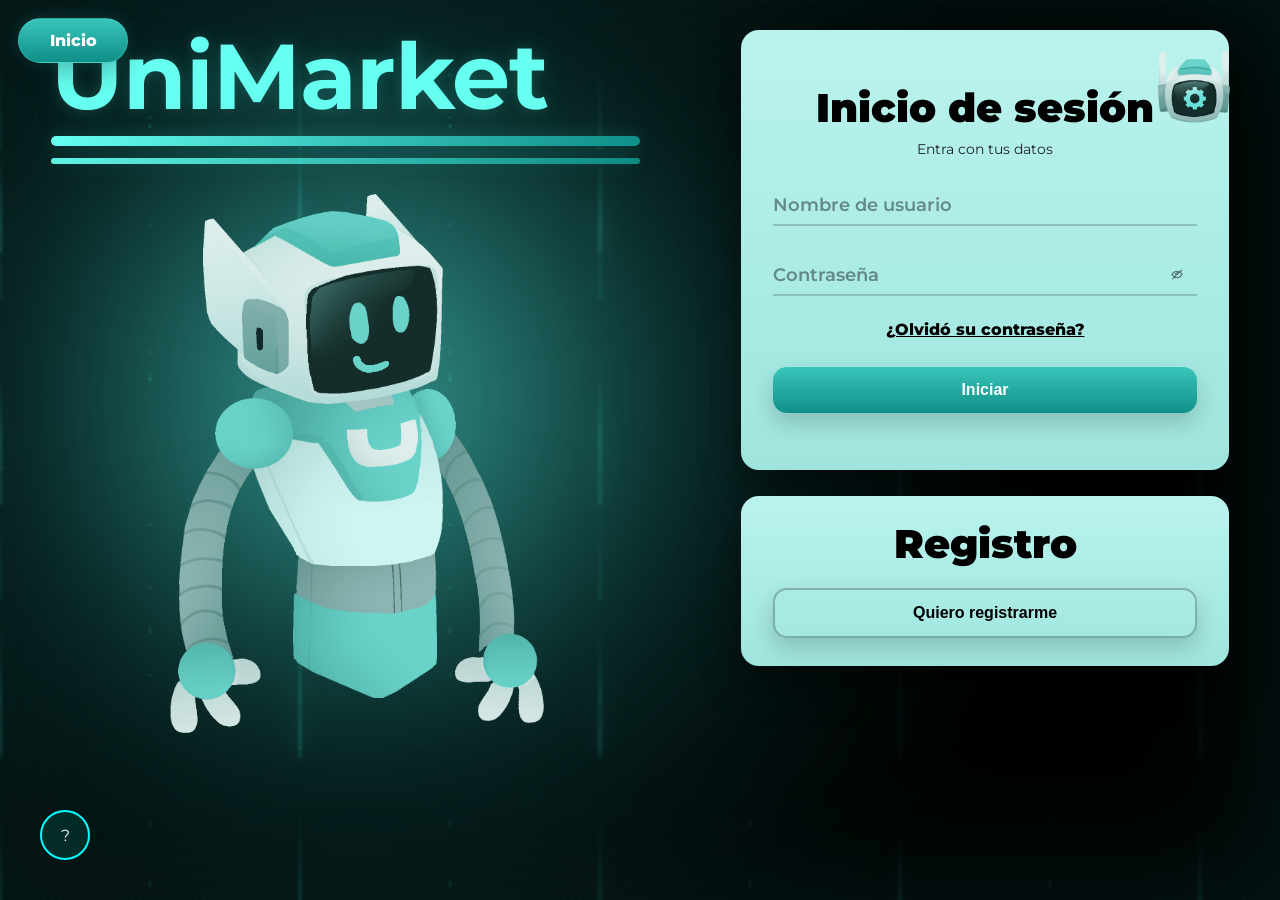
==== index.html @ 3ac3368f "arreglo index" ====
<!DOCTYPE html>
<html lang="es">

<head>
  <meta charset="UTF-8">
  <meta name="viewport" content="width=device-width, initial-scale=1.0">
  <title>Acceso al Sistema</title>
  <link rel="stylesheet" href="style_login.css">
  <style>
    .modal-overlay {
      position: fixed; top: 0; left: 0; width: 100%; height: 100%;
      background: rgba(6, 27, 26, 0.85);
      display: flex; justify-content: center; align-items: center;
      z-index: 9999; backdrop-filter: blur(6px);
    }
    .modal-content {
      background: #081f1d; border: 2px solid #39c5bb;
      border-radius: 20px; padding: 30px; width: 90%; max-width: 400px;
      text-align: center; box-shadow: 0 0 40px rgba(57, 197, 187, 0.3);
      animation: popIn 0.4s cubic-bezier(0.175, 0.885, 0.32, 1.275);
    }
    @keyframes popIn {
      0% { transform: scale(0.8); opacity: 0; }
      100% { transform: scale(1); opacity: 1; }
    }
    .code-input {
      background: rgba(255, 255, 255, 0.05); border: 2px solid #39c5bb;
      border-radius: 12px; padding: 15px; font-size: 28px;
      color: #39c5bb; text-align: center; letter-spacing: 12px;
      width: 100%; margin: 20px 0; outline: none; font-weight: bold;
    }
    .code-input:focus { border-color: #66fff0; background: rgba(255,255,255,0.1); }
    .btn-verificar {
      background: linear-gradient(90deg, #39c5bb, #66fff0); border: none;
      padding: 14px 30px; border-radius: 20px; color: #061b1a;
      font-weight: 800; cursor: pointer; width: 100%; font-size: 16px;
      margin-bottom: 15px; transition: transform 0.2s;
    }
    .btn-verificar:hover { transform: translateY(-2px); }
    .close-modal {
      background: transparent; border: none; color: #9bded7;
      text-decoration: underline; cursor: pointer; font-size: 14px;
    }
    .item-hints {
                --purple: #720c8f;
                position: fixed; /* Fijo en la pantalla */
                bottom: 40px;    /* Distancia desde abajo */
                left: 40px;      /* Movido a la IZQUIERDA */
                z-index: 1000;
                cursor: pointer;
            }

            .item-hints .hint {
                position: relative;
                display: flex;
                justify-content: center;
                align-items: center;
            }

            .item-hints .hint-dot {
                z-index: 3;
                border: 2px solid aqua;
                border-radius: 50%;
                width: 50px;
                height: 50px;
                display: flex;
                align-items: center;
                justify-content: center;
                color: white;
                background-color: rgba(0, 255, 217, 0.1);
                transition: all 0.3s ease;
            }

            .item-hints .hint:hover .hint-dot {
                background-color: aqua;
                color: black;
                transform: scale(1.1); /* Efecto de crecimiento al pasar el mouse */
            }

            .item-hints .hint-content {
                width: 250px;
                position: absolute;
                z-index: 5;
                padding: 20px;
                opacity: 0;
                transition: opacity 0.5s ease, visibility 0.5s ease;
                color: #fff;
                visibility: hidden;
                pointer-events: none;
                /* Posicionamiento para que salga a la DERECHA del botón */
                bottom: 60px;
                left: 0; 
                text-align: left;
                background: rgba(0, 0, 0, 0.8);
                border-left: 2px solid aqua; /* Borde en el lado izquierdo del texto */
            }

            .item-hints .hint:hover .hint-content {
                opacity: 1;
                visibility: visible;
            }

            /* Línea decorativa animada */
            .item-hints .hint-content::before {
                width: 0px;
                bottom: 0;
                left: 0;
                content: "";
                background-color: aqua;
                height: 2px;
                position: absolute;
                transition: width 0.4s;
            }

            .item-hints .hint:hover .hint-content::before {
                width: 100%;
            }

            /* Ajuste del texto interno */
            .hint-content p {
                font-size: 16px;
                color: white;
                margin: 0;
                line-height: 1.4;
                text-align: left;
            }
  </style>
</head>

<body>
  <div class="bg-effect"></div>

  <a href="./menu" class="home-chip home-chip-glitch">
    <span class="glitch-home-wrap">
      <span class="home-chip-text" data-i18n="back">Inicio</span>
      <span class="glitch-home-glitch" aria-hidden="true">Inicio</span>
    </span>
  </a>

  <aside class="side-tools collapsed" id="sideTools">
    <div class="side-toggle-wrap">
      <button class="side-toggle" id="robotToggle" type="button" aria-label="Herramientas">
        <img src="img/UNI_EMOTE_CONFIG.png" alt="Configuración" class="side-toggle-img">
      </button>
    </div>

    <ul class="example-2" id="toolsMenu">
      <li class="icon-content">
        <button class="tool-btn action-btn" id="langBtn" type="button" aria-label="Idioma" data-social="language">
          <div class="filled"></div>
          <img id="langFlag" src="img/es.png" alt="Español">
        </button>
      </li>
      <li class="icon-content">
        <button class="tool-btn action-btn" id="themeBtn" type="button" aria-label="Tema" data-social="theme">
          <div class="filled"></div>
          <span class="tool-emoji" id="themeEmoji">🌙</span>
        </button>
      </li>
      <li class="icon-content">
        <a href="https://www.ucol.mx/" target="_blank" aria-label="UdeC" data-social="udec">
          <div class="filled"></div>
          <img src="img/udc.png" alt="UdeC">
        </a>
      </li>
      <li class="icon-content">
        <a href="https://www.facebook.com/UdeC.oficial?locale=es_LA" target="_blank" aria-label="Facebook" data-social="facebook">
          <div class="filled"></div>
          <img src="img/facebook.png" alt="Facebook">
        </a>
      </li>
      <li class="icon-content">
        <a href="https://github.com/ZaekoRam/UniMarket" target="_blank" aria-label="GitHub" data-social="github">
          <div class="filled"></div>
          <img src="img/github.png" alt="GitHub">
        </a>
      </li>
    </ul>
  </aside>

  <div class="container login-active" id="container">
    <div class="brand">
      <h1 class="logo">UniMarket</h1>
      <div class="logo-line"></div>
      <div class="logo-line thin"></div>
      <div class="mascot-wrap">
        <div class="robot" id="loginRobot">
          <div class="cabeza">
            <img class="ojos" id="ojosRobot" src="img/ojos_abiertos.png">
            <img class="boca" id="bocaRobot" src="img/boca_normal.png">
          </div>
          <div class="brazo izq"><div class="mano izq"></div></div>
          <div class="torso"></div>
          <div class="brazo der"><div class="mano der"></div></div>
          <div class="cadera"></div>
        </div>
      </div>
    </div>

    <div class="panel">
      <div class="form-container sign-in-container">
        <form class="full-login" action="validar.php" method="post" novalidate>
          <h1 data-i18n="loginTitle">Inicio de sesión</h1>
          <p data-i18n="loginSubtitle">Entra con tus datos</p>
          <div class="input-container">
            <input type="text" id="loginUsuario" name="usuario" placeholder=" " required>
            <label for="loginUsuario" class="label" data-i18n="username">Nombre de usuario</label>
            <div class="underline"></div>
          </div>
          <div class="input-container password-box">
            <input type="password" id="passwordLogin" name="password" placeholder=" " required>
            <label for="passwordLogin" class="label" data-i18n="password">Contraseña</label>
            <div class="underline"></div>
            <img src="img/contrasena-de-ojo.png" class="toggle-pass" data-target="passwordLogin" alt="Mostrar contraseña">
          </div>

          <!-- 🔥 ENLACE DE RECUPERACIÓN CORREGIDO (span con onclick) -->
          <div class="recordar" id="recordarContainer">
    <a id="linkRecuperar" href="javascript:void(0)" onclick="window.location.replace('recuperar.php'); return false;" 
       style="color: inherit; text-decoration: underline; cursor: pointer;">
       ¿Olvidó su contraseña?
    </a>
</div>

          <button type="submit" data-i18n="loginButton">Iniciar</button>
        </form>
        <div class="mini-login">
          <h1 data-i18n="miniLoginTitle">Inicio de sesión</h1>
          <button type="button" class="ghost" id="signInMini" data-i18n="miniLogin">Inicia sesión</button>
        </div>
      </div>

      <div class="form-container sign-up-container">
        <div class="mini-register">
          <h1 data-i18n="miniRegisterTitle">Registro</h1>
          <button type="button" class="ghost" id="signUpMini" data-i18n="miniRegister">Quiero registrarme</button>
        </div>
        <form class="full-register" action="registrar.php" method="post" novalidate>
          <h1 data-i18n="registerTitle">Registro</h1>
          <p data-i18n="registerSubtitle">Crea tu cuenta</p>
          <div class="input-container">
            <input type="text" id="registerNombreCompleto" name="nombre_completo" placeholder=" " required>
            <label for="registerNombreCompleto" class="label" data-i18n="fullname">Nombre completo</label>
            <div class="underline"></div>
          </div>
          <div class="input-container">
            <input type="text" id="registerUsuario" name="usuario" placeholder=" " required>
            <label for="registerUsuario" class="label" data-i18n="username">Nombre de usuario</label>
            <div class="underline"></div>
          </div>
          <div class="input-container">
            <input type="text" id="registerNum" name="num" placeholder=" " required>
            <label for="registerNum" class="label" data-i18n="account">Número de cuenta</label>
            <div class="underline"></div>
          </div>
          <div class="input-container">
            <input type="email" id="registerCorreo" name="cuenta" placeholder=" " required>
            <label for="registerCorreo" class="label" data-i18n="email">Correo institucional</label>
            <div class="underline"></div>
          </div>
          <div class="input-container password-box">
            <input type="password" id="passwordRegister" name="password" placeholder=" " required>
            <label for="passwordRegister" class="label" data-i18n="password">Contraseña</label>
            <div class="underline"></div>
            <img src="img/contrasena-de-ojo.png" class="toggle-pass" data-target="passwordRegister" alt="Mostrar contraseña">
          </div>
          <button type="submit" data-i18n="registerButton">Registrarse</button>
        </form>
      </div>
    </div>
  </div>
  <div class="item-hints">
            <div class="hint" data-position="1">
                <span class="hint-dot">?</span>
                <div class="hint-content">
                    <p>UniMarket es una web que apoya a los emprendimientos universitarios.</p>
                </div>
            </div>
        </div>

  <div id="modalVerificacion" class="modal-overlay" style="display: none;">
    <div class="modal-content">
      <img src="img/unibot_verificacion.png" alt="Unibot" style="width: 120px; margin-bottom: 10px;">
      <h2 style="color: #39c5bb; margin: 0 0 10px 0;">Verifica tu cuenta</h2>
      <p style="color: #eafffb; font-size: 14px; margin: 0 0 20px 0; opacity: 0.8;">
        Ingresa el código de 6 dígitos que Unibot te envió.
      </p>
      <form action="verificar_codigo.php" method="POST">
        <input type="hidden" name="correo" id="correoModal">
        <input type="text" name="codigo" class="code-input" placeholder="000000" maxlength="6" required
               style="padding: 10px; border-radius: 5px; border: 1px solid #39c5bb; text-align: center; letter-spacing: 5px; font-size: 20px; width: 80%; margin-bottom: 15px;">
        <button type="submit" style="background: #39c5bb; color: white; border: none; padding: 10px 20px; border-radius: 5px; cursor: pointer; width: 85%;">Activar Cuenta</button>
      </form>
      <button onclick="cerrarModal()" style="background: none; border: none; color: #777; margin-top: 15px; cursor: pointer; text-decoration: underline;">Cerrar</button>
    </div>
  </div>

  <script src="app.js"></script>
  <script>
    // Forzar que cualquier elemento con clase 'recordar' que sea enlace o botón funcione
    document.addEventListener('DOMContentLoaded', function() {
        const recordarElement = document.querySelector('.recordar a, .recordar button');
        if (recordarElement) {
            recordarElement.addEventListener('click', function(e) {
                e.preventDefault();
                e.stopPropagation();
                window.location.replace('recuperar.php');
            });
        }
    });
</script>
<script>
    (function() {
        // Función para asegurar que el enlace funcione
        function asegurarEnlace() {
            var enlace = document.getElementById('linkRecuperar');
            if (enlace) {
                // Si ya existe, solo aseguramos el evento
                enlace.onclick = function(e) {
                    e.preventDefault();
                    window.location.replace('recuperar.php');
                    return false;
                };
            } else {
                // Si no existe, lo creamos de nuevo
                var contenedor = document.getElementById('recordarContainer');
                if (contenedor) {
                    contenedor.innerHTML = '<a id="linkRecuperar" href="javascript:void(0)" style="color: inherit; text-decoration: underline; cursor: pointer;">¿Olvidó su contraseña?</a>';
                    document.getElementById('linkRecuperar').onclick = function(e) {
                        e.preventDefault();
                        window.location.replace('recuperar.php');
                        return false;
                    };
                }
            }
        }

        // Ejecutar cuando el DOM esté listo
        if (document.readyState === 'loading') {
            document.addEventListener('DOMContentLoaded', asegurarEnlace);
        } else {
            asegurarEnlace();
        }

        // También después de un pequeño retraso por si algún script modifica el DOM después
        setTimeout(asegurarEnlace, 500);
        setTimeout(asegurarEnlace, 1000);
    })();
</script>
</body>

<!-- Contenedor de notificaciones -->
<div id="toastContainer" style="position: fixed; bottom: 20px; right: 20px; z-index: 9999;"></div>

<style>
.notification-toast {
  position: relative;
  display: flex;
  justify-content: space-between;
  align-items: center;
  gap: 1em;
  overflow: hidden;
  padding: 14px 20px;
  margin-bottom: 12px;
  border-radius: 8px;
  box-shadow: 0 0 20px rgba(57, 197, 187, 0.2), 0 8px 24px rgba(0, 0, 0, 0.3);
  animation: slideInRight 0.25s ease forwards;
  min-width: 300px;
  max-width: 400px;
  font-family: 'Menlo', 'Roboto Mono', monospace;
  border: 1px solid;
  backdrop-filter: blur(8px);
}
.notification-toast.success {
  background: linear-gradient(135deg, rgba(57, 197, 187, 0.12), rgba(15, 143, 135, 0.2));
  border-color: #39c5bb;
  color: #66fff0;
}
.notification-toast.success .notification-progress {
  background: linear-gradient(90deg, #39c5bb, #66fff0);
  box-shadow: 0 0 8px #39c5bb;
}
.notification-toast.error {
  background: linear-gradient(135deg, rgba(255, 125, 146, 0.12), rgba(200, 60, 80, 0.2));
  border-color: #ff7d92;
  color: #ffb3c1;
}
.notification-toast.error .notification-progress {
  background: linear-gradient(90deg, #ff7d92, #ff4d6a);
  box-shadow: 0 0 8px #ff7d92;
}
.notification-toast.warning {
  background: linear-gradient(135deg, rgba(255, 193, 7, 0.12), rgba(255, 160, 0, 0.2));
  border-color: #ffc107;
  color: #ffe066;
}
.notification-toast.warning .notification-progress {
  background: linear-gradient(90deg, #ffc107, #ffb300);
  box-shadow: 0 0 8px #ffc107;
}
.notification-toast.info {
  background: linear-gradient(135deg, rgba(59, 130, 246, 0.12), rgba(37, 99, 235, 0.2));
  border-color: #3b82f6;
  color: #93c5fd;
}
.notification-toast.info .notification-progress {
  background: linear-gradient(90deg, #3b82f6, #60a5fa);
  box-shadow: 0 0 8px #3b82f6;
}
.notification-content { display: flex; align-items: center; gap: 0.8em; flex: 1; position: relative; }
.notification-icon svg { width: 22px; height: 22px; filter: drop-shadow(0 0 3px currentColor); }
.notification-text { font-size: 0.85em; font-weight: 600; letter-spacing: 0.5px; font-family: 'Menlo', 'Roboto Mono', monospace; white-space: normal; word-break: normal; }
.glitch-char { display: inline-block; animation: glitchReveal 0.05s steps(2, end) forwards; animation-delay: calc(var(--i, 0) * 0.008s); opacity: 0; white-space: normal; }
@keyframes glitchReveal { 0% { opacity: 0; transform: scale(1.3); filter: blur(1px); text-shadow: -1px 0 #ff7d92, 1px 0 #39c5bb; } 100% { opacity: 1; transform: scale(1); filter: blur(0); text-shadow: none; } }
.notification-close { padding: 4px; border-radius: 5px; cursor: pointer; transition: all 250ms; display: flex; align-items: center; opacity: 0.6; }
.notification-close:hover { opacity: 1; background-color: rgba(255, 255, 255, 0.1); transform: scale(1.1); }
.notification-progress { position: absolute; bottom: 0; left: 0; height: 2px; width: 100%; animation: progressBar 3.5s linear forwards; }
@keyframes slideInRight { from { transform: translateX(100%) scale(0.9); opacity: 0; } to { transform: translateX(0) scale(1); opacity: 1; } }
@keyframes fadeOut { to { transform: translateX(100%) scale(0.9); opacity: 0; } }
@keyframes progressBar { 0% { width: 100%; } 100% { width: 0%; } }
</style>

<script>
const glitchSymbols = ['#', '@', '$', '%', '&', '*', '?', '!', '=', '+', '~', '|', '/', '\\', '[', ']', '{', '}', '(', ')', '<', '>', '_', '-'];
function getRandomSymbol() { return glitchSymbols[Math.floor(Math.random() * glitchSymbols.length)]; }
function revealTextWithGlitch(element, originalMessage, duration = 1500) {
  const chars = []; for (let i = 0; i < originalMessage.length; i++) chars.push(originalMessage[i]);
  const totalChars = chars.length, startTime = Date.now(), revealInterval = duration / totalChars;
  element.innerHTML = '';
  for (let i = 0; i < totalChars; i++) {
    if (chars[i] === ' ') {
      const spaceSpan = document.createElement('span');
      spaceSpan.className = 'glitch-char';
      spaceSpan.style.setProperty('--i', i);
      spaceSpan.textContent = ' ';
      spaceSpan.style.minWidth = '4px';
      spaceSpan.setAttribute('data-original', ' ');
      element.appendChild(spaceSpan);
    } else {
      const span = document.createElement('span');
      span.className = 'glitch-char';
      span.style.setProperty('--i', i);
      span.textContent = getRandomSymbol();
      span.setAttribute('data-original', chars[i]);
      element.appendChild(span);
    }
  }
  let currentRevealed = 0;
  function revealNext() {
    if (currentRevealed >= totalChars) return;
    const elapsed = Date.now() - startTime;
    const expectedRevealed = Math.min(totalChars, Math.floor(elapsed / revealInterval));
    if (expectedRevealed > currentRevealed) {
      for (let i = currentRevealed; i < expectedRevealed && i < totalChars; i++) {
        const span = element.children[i];
        if (span) {
          const originalChar = span.getAttribute('data-original');
          span.textContent = originalChar;
          span.style.animation = 'none';
          span.offsetHeight;
          span.style.animation = 'glitchReveal 0.05s steps(2, end) forwards';
        }
      }
      currentRevealed = expectedRevealed;
    }
    if (currentRevealed < totalChars) requestAnimationFrame(revealNext);
  }
  requestAnimationFrame(revealNext);
}
function showNotification(message, type = 'info') {
  const container = document.getElementById('toastContainer');
  if (!container) return;
  const toast = document.createElement('div');
  toast.className = `notification-toast ${type}`;
  const icons = {
    success: `<svg fill="none" viewBox="0 0 24 24" stroke="currentColor" width="20" height="20"><path stroke-linecap="round" stroke-linejoin="round" stroke-width="2" d="M5 13l4 4L19 7"></path></svg>`,
    error: `<svg fill="none" viewBox="0 0 24 24" stroke="currentColor" width="20" height="20"><path stroke-linecap="round" stroke-linejoin="round" stroke-width="2" d="M6 18L18 6M6 6l12 12"></path></svg>`,
    warning: `<svg fill="none" viewBox="0 0 24 24" stroke="currentColor" width="20" height="20"><path stroke-linecap="round" stroke-linejoin="round" stroke-width="2" d="M12 9v2m0 4h.01m-6.938 4h13.856c1.54 0 2.502-1.667 1.732-3L13.732 4c-.77-1.333-2.694-1.333-3.464 0L3.34 16c-.77 1.333.192 3 1.732 3z"></path></svg>`,
    info: `<svg fill="none" viewBox="0 0 24 24" stroke="currentColor" width="20" height="20"><path stroke-linecap="round" stroke-linejoin="round" stroke-width="2" d="M13 16h-1v-4h-1m1-4h.01M21 12a9 9 0 11-18 0 9 9 0 0118 0z"></path></svg>`
  };
  const textSpan = document.createElement('span');
  textSpan.className = 'notification-text';
  toast.innerHTML = `
    <div class="notification-content">
      <div class="notification-icon">${icons[type]}</div>
      <div class="notification-text-wrapper"></div>
    </div>
    <div class="notification-close"><svg fill="none" viewBox="0 0 24 24" stroke="currentColor" width="14" height="14"><path stroke-linecap="round" stroke-linejoin="round" stroke-width="2" d="M6 18L18 6M6 6l12 12"></path></svg></div>
    <div class="notification-progress"></div>
  `;
  const textWrapper = toast.querySelector('.notification-text-wrapper');
  textWrapper.appendChild(textSpan);
  container.appendChild(toast);
  revealTextWithGlitch(textSpan, message, 1500);
  toast.querySelector('.notification-close').onclick = () => { toast.style.animation = 'fadeOut 0.2s ease forwards'; setTimeout(() => toast.remove(), 200); };
  setTimeout(() => { if (toast.parentElement) { toast.style.animation = 'fadeOut 0.2s ease forwards'; setTimeout(() => toast.remove(), 200); } }, 3500);
}
function processUrlNotification() {
  const urlParams = new URLSearchParams(window.location.search);
  const msg = urlParams.get('msg');
  const type = urlParams.get('type');
  if (msg) {
    showNotification(decodeURIComponent(msg), type || 'info');
    const newUrl = window.location.pathname;
    window.history.replaceState({}, document.title, newUrl);
  }
}
if (document.readyState === 'loading') document.addEventListener('DOMContentLoaded', processUrlNotification);
else processUrlNotification();
</script>

</html>
---- style_login.css ----
@import url('https://fonts.googleapis.com/css?family=Montserrat:400,800');

* {
  box-sizing: border-box;
}
:root {
  --bg: #061b1a; /* fondo oscuro Miku */

  --card1: #baf3ee; /* turquesa pastel claro */
  --card2: #9fe5de; /* turquesa pastel */

  --btn1: #39c5bb; /* botón Miku */
  --btn2: #0f8f87; /* botón oscuro */
  --shadow: 0 18px 40px rgba(0, 0, 0, .45);
  --radius: 18px;

  --login-full: 440px;
  --login-mini: 170px;
  --reg-full: 780px;
  --reg-mini: 170px;

  --t: 380ms;
  --ease: cubic-bezier(.2, .9, .2, 1);

  --spot-x: 28%;
  --spot-y: 44%;

  --spot-1: rgba(102, 255, 240, 0.60); /* glow Miku claro */
  --spot-2: rgba(57, 197, 187, 0.40);  /* Miku principal */
  --spot-3: rgba(10, 60, 58, 0.25);    /* sombra turquesa */
  --spot-4: rgba(0, 0, 0, 0.92);       /* fondo oscuro */

  --spot-blur: 70px;

  --home-bg: rgba(255, 255, 255, .06);
  --home-border: rgba(255, 255, 255, .14);
  --home-text: #d8fff1;

  --tool-shell: rgba(8, 22, 21, 0.85);
  --tool-border: rgba(255, 255, 255, 0.08);
  --tool-icon-bg: #ffffff;
  --tool-icon-color: #3b3b3b;

  --field-text: #1b1b1b;
  --field-line: rgba(0, 0, 0, 0.18);
  --field-line-active: #0f8f87;
  --field-label: rgba(0, 0, 0, 0.42);
  --field-label-active: #0f8f87;
}

body.light {
  --bg: linear-gradient(135deg, #66e7d9 0%, #46cdbd 45%, #2fb4a7 100%);

  --card1: #eaffff;
  --card2: #c9fff5;

  --btn1: #35b39a;
  --btn2: #3fd7c6;

  --spot-1: rgba(63, 215, 198, 0.22);
  --spot-2: rgba(53, 179, 154, 0.26);
  --spot-3: rgba(107, 100, 100, 0.10);
  --spot-4: rgba(18, 70, 66, 0.18);

  --home-bg: rgba(255,255,255,0.22);
  --home-border: rgba(53,179,154,0.25);
  --home-text: #ffffff;

  --tool-shell: rgba(255,255,255,0.72);
  --tool-border: rgba(53,179,154,0.20);
  --tool-icon-bg: #ffffff;
  --tool-icon-color: #1f8f84;

  --field-text: #5f6666;
  --field-line: rgba(53,179,154,0.25);
  --field-line-active: #35b39a;
  --field-label: rgba(107,100,100,0.60);
  --field-label-active: #35b39a;
}

body {
  margin: 0;
  min-height: 100vh;
  display: flex;
  justify-content: center;
  align-items: flex-start;
  font-family: 'Montserrat', sans-serif;
  background: var(--bg) !important;
  overflow-x: hidden;
  overflow-y: auto;
  position: relative;
  isolation: isolate;
  padding-top: 30px;
  padding-bottom: 30px;
  overflow: hidden;
}

body.light .logo{
  color: #0e5c50;
}
body.light .logo-line{
  background: linear-gradient(90deg,#3fd7c6,#35b39a);
}
body.light .side-toggle{
  background: linear-gradient(180deg,#3fd7c6,#35b39a);
  color:#0e5c50;
}
body.light .home-chip{
  background: linear-gradient(180deg,#3fd7c6,#35b39a);
  border:1px solid #35b39a;
  color:white;
}
body.light::before {
  opacity: 0.75;
}
body.light .bg-effect {
  --c: rgba(10, 121, 113, 0.32);
  opacity: 0.42;
}
body::before {
  content: "";
  position: fixed;
  inset: 0;
  z-index: -1;
  pointer-events: none;
  background:
    radial-gradient(circle at var(--spot-x) var(--spot-y),
      var(--spot-1) 0%,
      var(--spot-2) 18%,
      var(--spot-3) 34%,
      var(--spot-4) 62%);
  filter: blur(var(--spot-blur));
  animation: spotlightBreath 5s ease-in-out infinite;
}

@keyframes spotlightBreath {
  0% {
    transform: scale(.90) translate3d(0, 14px, 0);
    filter: blur(var(--spot-blur)) brightness(.92);
  }

  50% {
    transform: scale(1.12) translate3d(0, -10px, 0);
    filter: blur(calc(var(--spot-blur) + 22px)) brightness(1.22);
  }

  100% {
    transform: scale(.90) translate3d(0, 14px, 0);
    filter: blur(var(--spot-blur)) brightness(.92);
  }
}
.home-chip {
  position: fixed;
  top: 18px;
  left: 18px;
  z-index: 25;
  display: inline-flex;
  align-items: center;
  justify-content: center;
  gap: 10px;
  padding: 10px 22px;
  border-radius: 999px;
  background: linear-gradient(180deg, #39c5bb, #0f8f87);
  border: 1px solid rgba(102, 255, 240, 0.25);
  color: #ffffff;
  text-decoration: none;
  font-weight: 800;
  box-shadow:
    0 10px 25px rgba(0, 0, 0, .22),
    0 0 18px rgba(57, 197, 187, 0.22);
  backdrop-filter: blur(12px);
  transition: transform .2s ease, box-shadow .2s ease, background .25s ease;
}

.home-chip:hover {
  transform: translateY(-2px);
  box-shadow:
    0 14px 30px rgba(0, 0, 0, .28),
    0 0 22px rgba(102, 255, 240, 0.30);
}

.home-chip-icon {
  width: 34px;
  height: 34px;
  border-radius: 50%;
  display: inline-flex;
  align-items: center;
  justify-content: center;
  background: linear-gradient(180deg, #8ef6cd, #52dca3);
  color: #082016;
  font-size: 16px;
}

.side-tools {
  position: fixed;
  top: 28px;
  right: 5px;
  z-index: 30;
  display: flex;
  flex-direction: column;
  align-items: center;
  gap: 10px;
}

.side-toggle-wrap {
  display: flex;
  justify-content: center;
  align-items: center;
  margin-bottom: 6px;
}

.side-toggle {
  background: none !important;
  border: none !important;
  box-shadow: none !important;
  padding: 0 !important;
  width: auto !important;
  height: auto !important;
  border-radius: 0 !important;
  display: flex;
  align-items: center;
  justify-content: center;
  cursor: pointer;
}

.side-toggle-img {
  width: 150px !important;
  height: auto !important;
  object-fit: contain;
  display: block;
  transition: transform .25s ease, filter .25s ease;
}

.side-toggle:hover .side-toggle-img {
  transform: scale(1.05);
}

.example-2 {
  list-style: none;
  margin: 0;
  padding: 0;
  display: flex;
  flex-direction: column;
  align-items: center;
  gap: 12px;

  max-height: 0;
  opacity: 0;
  overflow: hidden;
  transform: translateY(-8px) scale(.96);
  transition:
    max-height .42s ease,
    opacity .28s ease,
    transform .32s ease;
}

.side-tools.open .example-2 {
  max-height: 420px;
  opacity: 1;
  transform: translateY(0) scale(1);
}

.example-2 .icon-content {
  opacity: 0;
  transform: translateY(-8px);
  transition: opacity .24s ease, transform .24s ease;
}

.side-tools.open .example-2 .icon-content {
  opacity: 1;
  transform: translateY(0);
}

.side-tools.open .example-2 .icon-content:nth-child(1) { transition-delay: .03s; }
.side-tools.open .example-2 .icon-content:nth-child(2) { transition-delay: .06s; }
.side-tools.open .example-2 .icon-content:nth-child(3) { transition-delay: .09s; }
.side-tools.open .example-2 .icon-content:nth-child(4) { transition-delay: .12s; }
.side-tools.open .example-2 .icon-content:nth-child(5) { transition-delay: .15s; }

.example-2 .icon-content .tooltip {
  display: none !important;
}

.example-2 .icon-content a,
.example-2 .icon-content .tool-btn {
  position: relative;
  overflow: hidden;
  display: flex;
  justify-content: center;
  align-items: center;
  width: 70px;
  height: 70px;
  border-radius: 50%;
  color: var(--tool-icon-color);
  background-color: var(--tool-icon-bg);
  border: none;
  cursor: pointer;
  padding: 0;
  box-shadow: 0 10px 18px rgba(0, 0, 0, .14);
  transition: transform .22s ease, box-shadow .22s ease;
}

.example-2 .icon-content a:hover,
.example-2 .icon-content .tool-btn:hover {
  transform: translateY(-2px);
  box-shadow: 0 14px 24px rgba(0, 0, 0, .18);
}

.example-2 .icon-content a img,
.example-2 .icon-content .tool-btn img {
  width: 30px;
  height: 30px;
  object-fit: contain;
  position: relative;
  z-index: 1;
}

.tool-emoji {
  font-size: 26px;
  line-height: 1;
  position: relative;
  z-index: 1;
}

.tool-emoji {
  position: relative;
  z-index: 1;
  font-size: 26px;
  line-height: 1;
}

.example-2 .icon-content a:hover,
.example-2 .icon-content .tool-btn:hover {
  color: white;
}

.example-2 .icon-content a .filled,
.example-2 .icon-content .tool-btn .filled {
  position: absolute;
  bottom: 0;
  left: 0;
  width: 100%;
  height: 0;
  transition: all 0.3s ease-in-out;
}

.example-2 .icon-content a:hover .filled,
.example-2 .icon-content .tool-btn:hover .filled {
  height: 100%;
}

.example-2 .icon-content a[data-social="facebook"] .filled {
  background-color: #1877f2;
}

.example-2 .icon-content a[data-social="github"] .filled {
  background-color: #24262a;
}

.example-2 .icon-content a[data-social="udec"] .filled {
  background-color: #0f766e;
}

.example-2 .icon-content .tool-btn[data-social="language"] .filled {
  background-color: #eab308;
}

.example-2 .icon-content .tool-btn[data-social="theme"] .filled {
  background-color: #7c3aed;
}

.container {
  width: min(1180px, 92vw);
  display: grid;
  grid-template-columns: 1.2fr 1fr;
  gap: 70px;
  align-items: start;
  padding-top: 0;
  padding-bottom: 20px;
}

.brand {
  text-align: left;
  margin-top: 0;
  align-self: start;
  padding-top: 0;
}

.logo {
  font-size: 92px;
  color: #66fff0;
  margin: 0;
  letter-spacing: -1px;
  line-height: 1;
  text-shadow:
    0 0 14px rgba(57, 197, 187, 0.20),
    0 0 34px rgba(57, 197, 187, 0.14);
}

.logo-line {
  margin: 14px 0 0;
  height: 10px;
  width: 620px;
  max-width: 95%;
  background: linear-gradient(90deg, #66fff0, #39c5bb, #0f8f87);
  border-radius: 999px;
  box-shadow: 0 0 18px rgba(57, 197, 187, 0.22);
}

.logo-line.thin {
  height: 6px;
  margin-top: 12px;
  opacity: .95;
}

.panel {
  display: flex;
  flex-direction: column;
  gap: 26px;
  align-items: stretch;
  padding-top: 0;
}

.form-container {
  background: linear-gradient(180deg, var(--card1), var(--card2));
  border-radius: var(--radius);
  box-shadow: var(--shadow);
  overflow: hidden;
  position: relative;
  transition: height var(--t) var(--ease), transform var(--t) var(--ease);
  transform-origin: top center;
}

.container.login-active .sign-in-container {
  height: var(--login-full);
}

.container.login-active .sign-up-container {
  height: var(--reg-mini);
}

.container.register-active .sign-in-container {
  height: var(--login-mini);
}

.container.register-active .sign-up-container {
  height: min(450px, 80vh);
}

.full-login,
.mini-login,
.full-register,
.mini-register {
  position: absolute;
  inset: 0;
  padding: 32px 32px;
  display: flex;
  flex-direction: column;
  gap: 12px;
  align-items: stretch;
  opacity: 0;
  transform: translateY(10px);
  pointer-events: none;
  visibility: hidden;
  transition: opacity var(--t) var(--ease), transform var(--t) var(--ease);
}
.full-login {
  padding: 58px 32px 28px;
}

.full-register {
  padding: 12px 28px 20px;
  gap: 2px;
  overflow-y: auto;
  scrollbar-width: thin;
}
.full-register::-webkit-scrollbar {
  width: 8px;
}

.full-register::-webkit-scrollbar-thumb {
  background: rgba(0, 0, 0, 0.18);
  border-radius: 999px;
}

.full-register::-webkit-scrollbar-track {
  background: transparent;
}

.container.login-active .full-login {
  opacity: 1;
  transform: translateY(0);
  pointer-events: auto;
  visibility: visible;
}

.container.register-active .mini-login {
  opacity: 1;
  transform: translateY(0);
  pointer-events: auto;
  visibility: visible;
}

.container.register-active .full-register {
  opacity: 1;
  transform: translateY(0);
  pointer-events: auto;
  visibility: visible;
}

.container.login-active .mini-register {
  opacity: 1;
  transform: translateY(0);
  pointer-events: auto;
  visibility: visible;
}

.full-login h1,
.mini-login h1,
.full-register h1,
.mini-register h1 {
  margin: -5px 0 0 0;
  font-size: 40px;
  font-weight: 900;
  text-align: center;
}

.mini-login {
  padding-top: 26px;
}

.mini-login button {
  margin-top: 12px;
}

.mini-register {
  padding-top: 28px;
}

.mini-register button {
  margin-top: 8px;
}

.full-login p,
.full-register p {
  margin: -4px 0 4px;
  font-size: 14px;
  opacity: .85;
  text-align: center;
}

.input-container {
  position: relative;
  width: 100%;
  margin: 2px 0 6px;
}

.input-container input {
  width: 100%;
  height: 50px;
  border: none;
  border-bottom: 2px solid var(--field-line);
  background: transparent;
  outline: none;
  font-size: 17px;
  font-weight: 700;
  color: var(--field-text);
  padding: 18px 44px 8px 0;
  transition: border-color .25s ease;
  border-radius: 0;
  box-shadow: none;
}

.input-container input::placeholder {
  color: transparent;
}

.input-container .label {
  position: absolute;
  left: 0;
  top: 18px;
  color: var(--field-label);
  font-size: 18px;
  font-weight: 600;
  transition: all .28s ease;
  pointer-events: none;
}

.input-container .underline {
  position: absolute;
  left: 0;
  bottom: 0;
  width: 100%;
  height: 2px;
  background: var(--field-line-active);
  transform: scaleX(0);
  transform-origin: left;
  transition: transform .28s ease;
}

.input-container input:focus ~ .label,
.input-container input:not(:placeholder-shown) ~ .label {
  top: -2px;
  font-size: 13px;
  color: var(--field-label-active);
}

.input-container input:focus ~ .underline,
.input-container input:not(:placeholder-shown) ~ .underline {
  transform: scaleX(1);
}

.input-container input:focus {
  border-bottom-color: transparent;
}

.recordar {
  font-size: 16px;
  font-weight: 800;
  cursor: pointer;
  text-align: center;
  margin-top: 6px;
  margin-bottom: 8px;
}

.recordar:hover {
  text-decoration: underline;
}

button {
  width: 100%;
  padding: 14px;
  border-radius: 14px;
  border: none;
  font-weight: 900;
  cursor: pointer;
  font-size: 16px;
  transition: transform 160ms ease, box-shadow 160ms ease, filter 160ms ease;
  box-shadow: 0 10px 22px rgba(0, 0, 0, .18);
}

button[type="submit"] {
  background: linear-gradient(180deg, var(--btn1), var(--btn2));
  color: #fff;
  position: relative;
  overflow: hidden;
  margin-top: 8px;
}

button[type="submit"]:hover {
  transform: translateY(-2px);
  box-shadow: 0 16px 34px rgba(0, 0, 0, .28);
  filter: brightness(1.05);
}

button[type="submit"]:active {
  transform: translateY(0px);
  box-shadow: 0 10px 22px rgba(0, 0, 0, .18);
  filter: brightness(0.98);
}

button[type="submit"]::after {
  content: "";
  position: absolute;
  inset: -40%;
  background: linear-gradient(120deg, transparent 40%, rgba(255, 255, 255, .25) 50%, transparent 60%);
  transform: translateX(-60%);
  transition: transform 450ms ease;
}

button[type="submit"]:hover::after {
  transform: translateX(60%);
}

button.ghost {
  background: transparent;
  border: 2px solid rgba(0, 0, 0, .25);
}

button.ghost:hover {
  transform: translateY(-1px);
  background: rgba(255, 255, 255, .10);
  box-shadow: 0 14px 30px rgba(0, 0, 0, .22);
}

button.ghost:active {
  transform: translateY(0px);
}

.password-box {
  position: relative;
}

.password-box input {
  padding-right: 56px;
}

.toggle-pass {
  position: absolute;
  right: 8px;
  top: 50%;
  transform: translateY(-35%);
  width: 24px;
  height: 24px;
  object-fit: contain;
  cursor: pointer;
  opacity: .8;
  transition: transform .2s ease, opacity .2s ease, filter .2s ease;
  z-index: 3;
}

.toggle-pass:hover {
  opacity: 1;
  transform: translateY(-35%) scale(1.12);
  filter: drop-shadow(0 2px 4px rgba(0, 0, 0, .12));
}

@media (max-width: 1100px) {
  .container {
    grid-template-columns: 1fr;
    gap: 24px;
    width: min(1000px, 92vw);
    padding-top: 0;
  }

  .brand {
    text-align: center;
  }

  .logo-line {
    margin-left: auto;
    margin-right: auto;
  }

  .side-tools {
    top: auto;
    bottom: 18px;
    right: 18px;
    transform: none;
    height: auto;
    min-height: 82px;
  }

  .side-tools:hover {
    width: 120px;
  }
}

@media (max-width: 680px) {
  body {
    overflow-y: auto;
    align-items: flex-start;
    padding: 90px 12px 120px;
  }

  .home-chip-text {
    display: none;
  }

  .home-chip {
    padding: 10px;
  }

  .logo {
    font-size: 64px;
  }

  .full-login,
  .mini-login,
  .full-register,
  .mini-register {
    padding: 28px 20px;
  }

  .side-tools {
    right: 10px;
    bottom: 10px;
  }
}
.bg-effect {
  position: fixed;
  inset: 0;
  z-index: -2;
  pointer-events: none;
  overflow: hidden;
  --c: rgba(63, 215, 198, 0.22); /* color light mode por defecto */
  background-image:
    radial-gradient(4px 100px at 0px 235px, var(--c), #0000),
    radial-gradient(4px 100px at 300px 235px, var(--c), #0000),
    radial-gradient(1.5px 1.5px at 150px 117.5px, var(--c) 100%, #0000 150%),
    radial-gradient(4px 100px at 0px 252px, var(--c), #0000),
    radial-gradient(4px 100px at 300px 252px, var(--c), #0000),
    radial-gradient(1.5px 1.5px at 150px 126px, var(--c) 100%, #0000 150%),
    radial-gradient(4px 100px at 0px 150px, var(--c), #0000),
    radial-gradient(4px 100px at 300px 150px, var(--c), #0000),
    radial-gradient(1.5px 1.5px at 150px 75px, var(--c) 100%, #0000 150%),
    radial-gradient(4px 100px at 0px 253px, var(--c), #0000),
    radial-gradient(4px 100px at 300px 253px, var(--c), #0000),
    radial-gradient(1.5px 1.5px at 150px 126.5px, var(--c) 100%, #0000 150%);
  background-size:
    300px 235px, 300px 235px, 300px 235px,
    300px 252px, 300px 252px, 300px 252px,
    300px 150px, 300px 150px, 300px 150px,
    300px 253px, 300px 253px, 300px 253px;
  animation: rainGrid 120s linear infinite;
  opacity: 0.55;
}

.bg-effect::after {
  content: "";
  position: absolute;
  inset: 0;
  background-image: radial-gradient(
    circle at 50% 50%,
    transparent 0,
    transparent 2px,
    rgba(0, 0, 0, 0.14) 2px
  );
  background-size: 8px 8px;
  backdrop-filter: blur(0.8em) brightness(1.15);
  animation: hueGlow 10s linear infinite;
}
body.light .bg-effect::after {
  background-image: radial-gradient(
    circle at 50% 50%,
    transparent 0,
    transparent 2px,
    rgba(255, 255, 255, 0.10) 2px
  );
  backdrop-filter: blur(0.35em) brightness(0.3);
  animation: none;
}

@keyframes rainGrid {
  0% {
    background-position:
      0px 220px, 3px 220px, 151.5px 337.5px,
      25px 24px, 28px 24px, 176.5px 150px,
      50px 16px, 53px 16px, 201.5px 91px,
      75px 224px, 78px 224px, 226.5px 350.5px;
  }
  100% {
    background-position:
      0px 6800px, 3px 6800px, 151.5px 6917.5px,
      25px 13632px, 28px 13632px, 176.5px 13758px,
      50px 5416px, 53px 5416px, 201.5px 5491px,
      75px 17175px, 78px 17175px, 226.5px 17301.5px;
  }
}

@keyframes hueGlow {
  0% {
    filter: hue-rotate(0deg);
  }
  100% {
    filter: hue-rotate(360deg);
  }
}
/* ===== INICIO GLITCH BIEN ACOMODADO ===== */

  .home-chip-glitch {
  display: inline-flex;
  align-items: center;
  justify-content: center;
  min-width: 110px;
  padding: 12px 22px;
}

.glitch-home-wrap {
  position: relative;
  display: inline-block;
  min-width: 56px;
  text-align: center;
}

.home-chip-glitch .home-chip-text {
  position: relative;
  z-index: 2;
  display: inline-block;
}

.glitch-home-glitch {
  position: absolute;
  left: 0;
  top: 0;
  z-index: 3;
  display: inline-block;
  pointer-events: none;
  opacity: 0;
  white-space: nowrap;
}

.home-chip-glitch:hover .glitch-home-glitch {
  animation: glitchHomeText 0.45s steps(2, end) 2;
  opacity: 1;
}

.home-chip-glitch:hover .home-chip-text {
  opacity: 0.85;
}

body:not(.light) .glitch-home-glitch {
  color: #ffd7e8;
  text-shadow:
    2px 0 #ff4fa0,
    -2px 0 #000;
}

body.light .glitch-home-glitch {
  color: #dffffa;
  text-shadow:
    2px 0 #29cfc0,
    -2px 0 #0d5c55;
}

@keyframes glitchHomeText {
  0% {
    clip-path: inset(0 0 80% 0);
    transform: translate(0, 0);
  }
  20% {
    clip-path: inset(15% 0 55% 0);
    transform: translate(-2px, 1px);
  }
  40% {
    clip-path: inset(55% 0 20% 0);
    transform: translate(2px, -1px);
  }
  60% {
    clip-path: inset(35% 0 35% 0);
    transform: translate(-1px, 0);
  }
  80% {
    clip-path: inset(70% 0 5% 0);
    transform: translate(1px, 1px);
  }
  100% {
    clip-path: inset(0 0 100% 0);
    transform: translate(0, 0);
  }
}
.side-toggle {
  width: 56px;
  height: 56px;
  border-radius: 18px;
  border: none;
  background: linear-gradient(180deg, #7ff5e7, #29cfc0);
  display: flex;
  align-items: center;
  justify-content: center;
  box-shadow: 0 12px 22px rgba(0, 0, 0, .18);
  padding: 0;
  overflow: hidden;
}

.side-toggle{
  background: none !important;
  border: none !important;
  box-shadow: none !important;
  padding: 0 !important;
  width: auto !important;
  height: auto !important;
  border-radius: 0 !important;
  display: flex;
  align-items: center;
  justify-content: center;
}
.side-toggle-img {
  width: 80px;
  height: 80px;
  object-fit: contain;
  display: block;
}
/* =========================
   MASCOTA NUEVA
========================= */

.mascot-wrap {
  width: 100%;
  height: 100%;
  display: flex;
  justify-content: center;
  align-items: center; /* 🔥 CENTRADO REAL */
  margin-top: 10px;
  min-height: 520px;
  transform: translateX(-20px); /* 👈 AQUÍ se mueve */
}

/* CONTENEDOR */
.robot {
  position: relative;
  width: 300px;
  height: 420px;
  margin: 80px auto;

  transform: scale(1.2);
  transform-origin: top center;
}

/* 👇 FLOTAR SOLO CUANDO NO BAILA */
.robot:not(.bailando) {
  animation: flotar 3.2s ease-in-out infinite;
}

/* BASE */
.robot div {
  position: absolute;
  background-size: 100% 100%;
  background-repeat: no-repeat;
}

/* CAPAS */
.cabeza { z-index: 5; }
.brazo.izq { z-index: 4; }
.torso  { z-index: 3; }
.cadera { z-index: 2; }
.brazo.der { z-index: 1; }

/* ========================= */
/* CABEZA */
/* ========================= */
.cabeza {
  width: 200px;
  height: 175px;
  top: -50px;
  left: 35px;
  background-image: url("img/cabeza.png");

  transform-origin: center bottom;
  animation: 
    cabezaIdle 3.2s ease-in-out infinite,
    parpadeo 4s infinite;
  animation-delay: 0.2s;
}

/* ========================= */
/* TORSO */
/* ========================= */
.torso {
  width: 170px;
  height: 150px;
  top: 110px;
  left: 65px;
  background-image: url("img/torso.png");
}

/* ========================= */
/* CADERA */
/* ========================= */
.cadera {
  width: 120px;
  height: 150px;
  top: 220px;
  left: 110px;
  background-image: url("img/cadera.png");

  animation: caderaIdle 3.2s ease-in-out infinite;
  animation-delay: 0.1s;
}

/* ========================= */
/* BRAZOS */
/* ========================= */
.brazo {
  position: absolute;
  top: 140px;
  width: 95px;
  height: 220px;
  transform-origin: top center;
}

/* IZQUIERDO */
.brazo.izq {
  left: 15px;
  top: 120px;
  background-image: url("img/brazo_izq.png");
  animation: brazoIzq 3.4s ease-in-out infinite;
}

/* DERECHO */
.brazo.der {
  right: 5px;
  top: 112px;
  background-image: url("img/brazo_der.png");
  animation: brazoDer 3.4s ease-in-out infinite;
  animation-delay: 0.4s;
}

/* ========================= */
/* MANOS */
/* ========================= */
.mano {
  position: absolute;
  width: 75px;
  height: 75px;
  bottom: -59px;
  left: 40%;
  transform-origin: top center;
}

.mano.izq {
  transform: translateX(-60%);
  background-image: url("img/mano_izq.png");
  animation: manoIdleIzq 2.8s ease-in-out infinite;
}

.mano.der {
  left: 70%;
  transform: translateX(-30%);
  background-image: url("img/mano_der.png");
  animation: manoIdle 3s ease-in-out infinite;
}

/* ========================= */
/* ANIMACIONES BASE */
/* ========================= */

@keyframes flotar {
  0%   { transform: translateY(0px) scale(1.2); }
  50%  { transform: translateY(-10px) scale(1.2); }
  100% { transform: translateY(0px) scale(1.2); }
}

@keyframes cabezaIdle {
  0%   { transform: rotate(0deg); }
  50%  { transform: rotate(2.5deg); }
  100% { transform: rotate(0deg); }
}

@keyframes brazoIzq {
  0%   { transform: rotate(0deg); }
  50%  { transform: rotate(6deg); }
  100% { transform: rotate(0deg); }
}

@keyframes brazoDer {
  0%   { transform: rotate(0deg); }
  50%  { transform: rotate(-3deg); }
  100% { transform: rotate(0deg); }
}

@keyframes caderaIdle {
  0%   { transform: translateY(0px); }
  50%  { transform: translateY(-4px); }
  100% { transform: translateY(0px); }
}

@keyframes manoIdleIzq {
  0%   { transform: translateX(-56%) rotate(0deg); }
  50%  { transform: translateX(-56%) rotate(10deg); }
  100% { transform: translateX(-56%) rotate(0deg); }
}

@keyframes manoIdle {
  0%   { transform: translateX(-45%) rotate(0deg); }
  50%  { transform: translateX(-45%) rotate(10deg); }
  100% { transform: translateX(-45%) rotate(0deg); }
}


/* ========================= */
/* 💃 BAILE + FLOTAR */
/* ========================= */

/* animación combinada */
.robot.bailando {
  animation: baileFlotando 1.2s ease-in-out infinite;
}

.robot.bailando .torso {
  animation: torsoBaile 1.2s ease-in-out infinite;
}

.robot.bailando .cadera {
  animation: caderaBaile 1.2s ease-in-out infinite;
}

/* ❌ quitar animaciones base */
.robot.bailando .brazo,
.robot.bailando .mano {
  animation: none;
}

/* 🔥 FIX DE TAMAÑO (AQUÍ ESTÁ LO IMPORTANTE) */
.robot.bailando .brazo {
  width: 87px;
  height: 200px;
  background-size: 100% 100%;
}

/* brazos con imágenes de baile */
.robot.bailando .brazo.izq {
  background-image: url("img/brazo_izq_baile.png");
  transform: rotate(-15eg) translateY(-2px);
}

.robot.bailando .brazo.der {
  background-image: url("img/brazo_der_baile.png");
  transform: rotate(5deg) translateY(2px);
}

/* manos ajustadas */
.robot.bailando .mano.izq {
  transform: translateX(20%) rotate(-20deg) translateY(20%);
  top: 160px;   /* 👈 súbela SOLO en baile */
 right: -40px;

}

.robot.bailando .mano.der {
  transform: translateX(-90%) rotate(20deg);
}

/* ========================= */
/* KEYFRAMES BAILE */
/* ========================= */

@keyframes baileFlotando {
  0%   { transform: translateY(0px) scale(1.2) rotate(0deg); }
  25%  { transform: translateY(-6px) scale(1.2) rotate(2deg); }
  50%  { transform: translateY(-10px) scale(1.2) rotate(0deg); }
  75%  { transform: translateY(-6px) scale(1.2) rotate(-2deg); }
  100% { transform: translateY(0px) scale(1.2) rotate(0deg); }
}

@keyframes torsoBaile {
  0%   { transform: rotate(0deg); }
  25%  { transform: rotate(4deg); }
  50%  { transform: rotate(0deg); }
  75%  { transform: rotate(-4deg); }
  100% { transform: rotate(0deg); }
}

@keyframes caderaBaile {
  0%   { transform: rotate(0deg); }
  25%  { transform: rotate(-6deg); }
  50%  { transform: rotate(0deg); }
  75%  { transform: rotate(6deg); }
  100% { transform: rotate(0deg); }
}


.ojos {
  position: absolute;
  width: 50px;
  top: 85px;
  left: 122px;

  
  animation: parpadeoOjos 4s infinite;
}

/* 👁️ PARPADEO */
@keyframes parpadeoOjos {
  0%, 90%, 100% {
    content: url("img/ojos_abiertos.png");
  }

  92% {
    content: url("img/ojos_cerrados.png");
  }

  94% {
    content: url("img/ojos_abiertos.png");
  }
}

.boca {
  position: absolute;
  width: 30px;

  top: 135px;        /* 👈 sube/baja */
  left: 70%;         /* 👈 centra base */
  transform: translateX(-50%);

  transition: all 0.2s ease;
}

.robot.escribiendo {
  animation: escribir 0.3s infinite;
}

/* =========================
   🙈 CUBRIR (CON PNGs)
========================= */

/* 🚫 quitar animaciones base */
.robot.cubrir .brazo {
  animation: none;
  
}

/* 🦾 cambiar brazos completos */
.robot.cubrir .brazo.izq {
  background-image: url("img/brazo_izq_cubrir.png");
  transform: rotate(-10deg) translateX(30px) translateY(-94px);
  width: 200px;        /* 👈 tamaño independiente */
  height: 190px;
  z-index: 10;
}

.robot.cubrir .brazo.der {
  background-image: url("img/brazo_der_cubrir.png");
  transform: rotate(10deg) translateX(-18px) translateY(-93px);
   z-index: 10;
   width: 120px;        /* 👈 tamaño independiente */
  height: 190px;
}

/* ✋ ocultar manos (si tus PNG ya las incluyen) */
.robot.cubrir .mano {
  display: none;
}

/* 😮 cara */

.robot.cubrir .boca {
  content: url("img/boca_sorprendida.png");
}
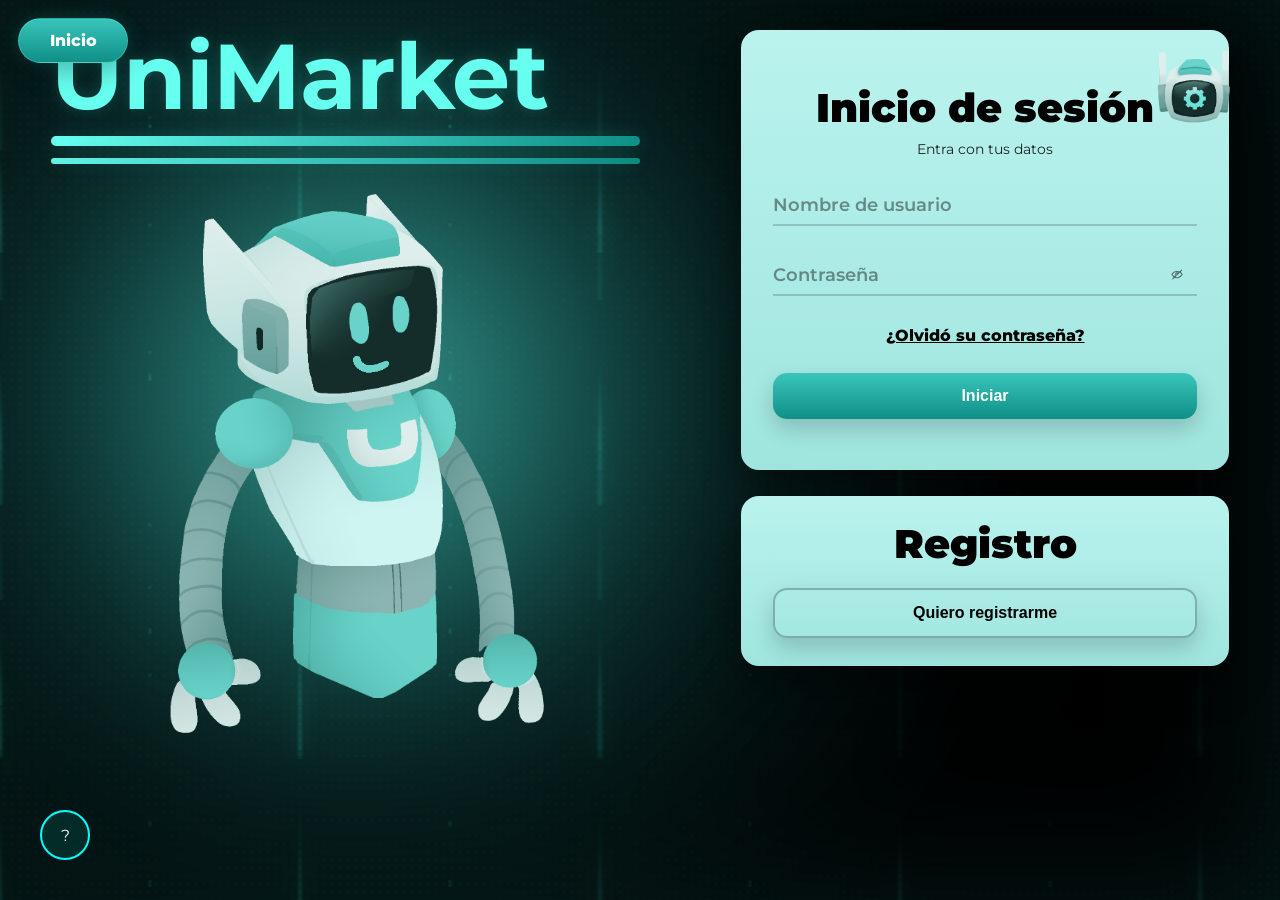
==== commit 8c57a3fc: "mejoras menu, perfil y olvidar contraseña" ====
--- a/index.html
+++ b/index.html
@@ -124,6 +124,25 @@
                 line-height: 1.4;
                 text-align: left;
             }
+            .forgot-link {
+  background: none;
+  border: none;
+  color: inherit;
+  /* 🔥 Aquí defines la fuente exacta como la original */
+  font-family: 'Montserrat', sans-serif;
+  font-size: 16px;
+  font-weight: 800;
+  text-decoration: underline;
+  cursor: pointer;
+  display: block;
+  margin: 12px auto 8px;
+  text-align: center;
+  width: fit-content;
+}
+.forgot-link:hover {
+  text-decoration: none;
+}
+
   </style>
 </head>
 
@@ -215,13 +234,7 @@
           </div>
 
           <!-- 🔥 ENLACE DE RECUPERACIÓN CORREGIDO (span con onclick) -->
-          <div class="recordar" id="recordarContainer">
-    <a id="linkRecuperar" href="javascript:void(0)" onclick="window.location.replace('recuperar.php'); return false;" 
-       style="color: inherit; text-decoration: underline; cursor: pointer;">
-       ¿Olvidó su contraseña?
-    </a>
-</div>
-
+          <a href="recuperar.php" class="forgot-link" data-i18n="forgot">¿Olvidó su contraseña?</a>
           <button type="submit" data-i18n="loginButton">Iniciar</button>
         </form>
         <div class="mini-login">
@@ -296,57 +309,8 @@
   </div>
 
   <script src="app.js"></script>
-  <script>
-    // Forzar que cualquier elemento con clase 'recordar' que sea enlace o botón funcione
-    document.addEventListener('DOMContentLoaded', function() {
-        const recordarElement = document.querySelector('.recordar a, .recordar button');
-        if (recordarElement) {
-            recordarElement.addEventListener('click', function(e) {
-                e.preventDefault();
-                e.stopPropagation();
-                window.location.replace('recuperar.php');
-            });
-        }
-    });
-</script>
-<script>
-    (function() {
-        // Función para asegurar que el enlace funcione
-        function asegurarEnlace() {
-            var enlace = document.getElementById('linkRecuperar');
-            if (enlace) {
-                // Si ya existe, solo aseguramos el evento
-                enlace.onclick = function(e) {
-                    e.preventDefault();
-                    window.location.replace('recuperar.php');
-                    return false;
-                };
-            } else {
-                // Si no existe, lo creamos de nuevo
-                var contenedor = document.getElementById('recordarContainer');
-                if (contenedor) {
-                    contenedor.innerHTML = '<a id="linkRecuperar" href="javascript:void(0)" style="color: inherit; text-decoration: underline; cursor: pointer;">¿Olvidó su contraseña?</a>';
-                    document.getElementById('linkRecuperar').onclick = function(e) {
-                        e.preventDefault();
-                        window.location.replace('recuperar.php');
-                        return false;
-                    };
-                }
-            }
-        }
-
-        // Ejecutar cuando el DOM esté listo
-        if (document.readyState === 'loading') {
-            document.addEventListener('DOMContentLoaded', asegurarEnlace);
-        } else {
-            asegurarEnlace();
-        }
-
-        // También después de un pequeño retraso por si algún script modifica el DOM después
-        setTimeout(asegurarEnlace, 500);
-        setTimeout(asegurarEnlace, 1000);
-    })();
-</script>
+
+
 </body>
 
 <!-- Contenedor de notificaciones -->
--- a/style_login.css
+++ b/style_login.css
@@ -171,7 +171,21 @@
   backdrop-filter: blur(12px);
   transition: transform .2s ease, box-shadow .2s ease, background .25s ease;
 }
-
+.link-button {
+  background: none;
+  border: none;
+  color: inherit;
+  text-decoration: underline;
+  cursor: pointer;
+  font-size: inherit;
+  font-family: inherit;
+  padding: 0;
+  margin: 0;
+}
+.link-button:hover {
+  text-decoration: none;
+  opacity: 0.8;
+}
 .home-chip:hover {
   transform: translateY(-2px);
   box-shadow:
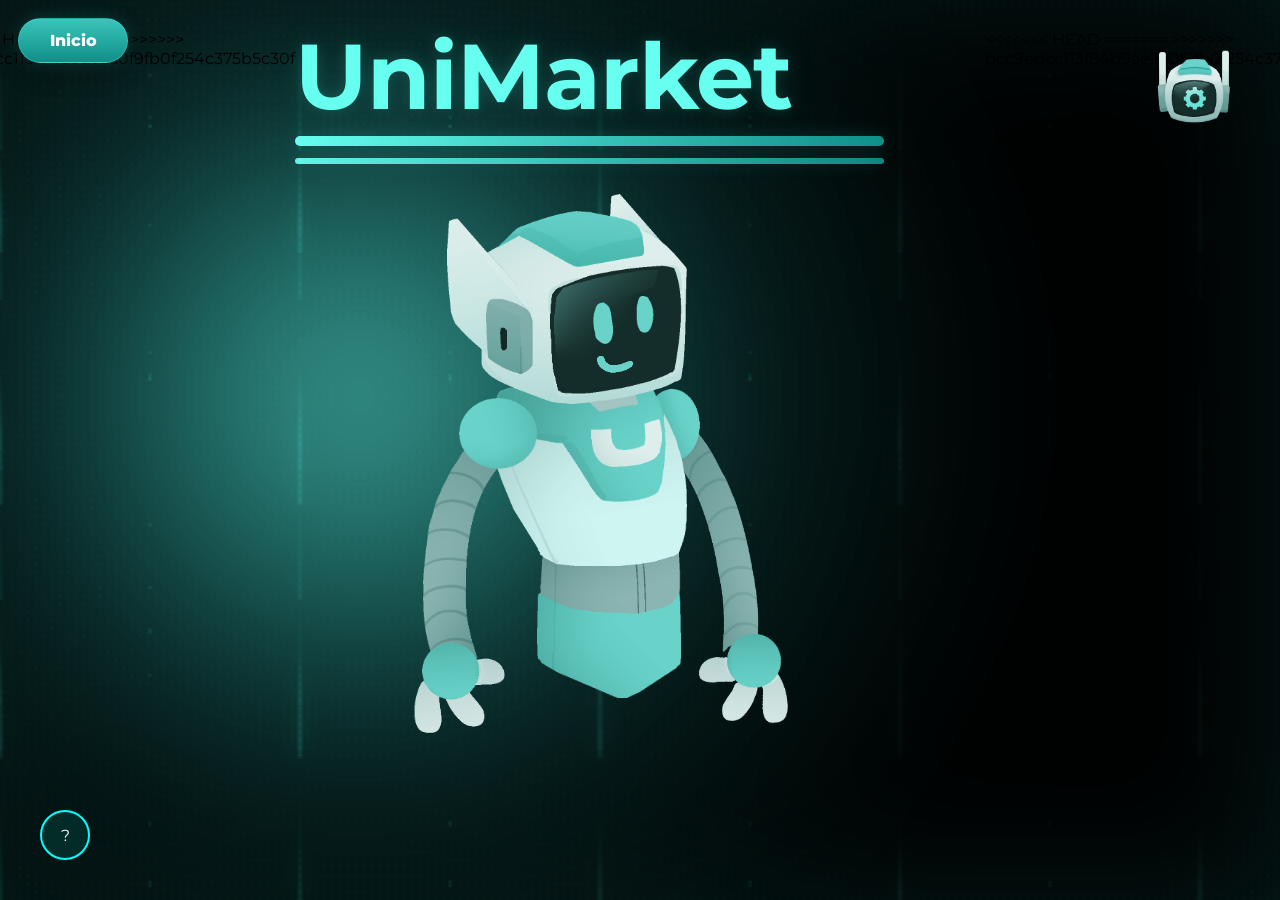
==== commit d94b517c: "parte final proyecto" ====
--- a/index.html
+++ b/index.html
@@ -4,7 +4,11 @@
 <head>
   <meta charset="UTF-8">
   <meta name="viewport" content="width=device-width, initial-scale=1.0">
+<<<<<<< HEAD
+  <title>UniMarket - Login</title>
+=======
   <title>Acceso al Sistema</title>
+>>>>>>> bcc9edcc113f84b9ae2a0f9fb0f254c375b5c30f
   <link rel="stylesheet" href="style_login.css">
   <style>
     .modal-overlay {
@@ -219,6 +223,10 @@
     <div class="panel">
       <div class="form-container sign-in-container">
         <form class="full-login" action="validar.php" method="post" novalidate>
+<<<<<<< HEAD
+          <input type="hidden" name="lang" id="loginLang" value="">
+=======
+>>>>>>> bcc9edcc113f84b9ae2a0f9fb0f254c375b5c30f
           <h1 data-i18n="loginTitle">Inicio de sesión</h1>
           <p data-i18n="loginSubtitle">Entra con tus datos</p>
           <div class="input-container">
@@ -249,6 +257,10 @@
           <button type="button" class="ghost" id="signUpMini" data-i18n="miniRegister">Quiero registrarme</button>
         </div>
         <form class="full-register" action="registrar.php" method="post" novalidate>
+<<<<<<< HEAD
+          <input type="hidden" name="lang" id="registerLang" value="">
+=======
+>>>>>>> bcc9edcc113f84b9ae2a0f9fb0f254c375b5c30f
           <h1 data-i18n="registerTitle">Registro</h1>
           <p data-i18n="registerSubtitle">Crea tu cuenta</p>
           <div class="input-container">
@@ -283,33 +295,50 @@
     </div>
   </div>
   <div class="item-hints">
-            <div class="hint" data-position="1">
-                <span class="hint-dot">?</span>
-                <div class="hint-content">
-                    <p>UniMarket es una web que apoya a los emprendimientos universitarios.</p>
-                </div>
-            </div>
-        </div>
+  <div class="hint" data-position="1">
+    <span class="hint-dot">?</span>
+    <div class="hint-content">
+      <p data-i18n="aboutApp">UniMarket es un sistema web creado para un entorno universitario con la finalidad de brindarle las herramientas de difusión adecuadas a futuros o actuales emprendedores y poder hacer llegar a más personas sobre sus productos.</p>
+    </div>
+  </div>
+</div>
 
   <div id="modalVerificacion" class="modal-overlay" style="display: none;">
     <div class="modal-content">
       <img src="img/unibot_verificacion.png" alt="Unibot" style="width: 120px; margin-bottom: 10px;">
+<<<<<<< HEAD
+      <h2 data-i18n="verifyTitle" style="color: #39c5bb; margin: 0 0 10px 0;">Verifica tu cuenta</h2>
+<p data-i18n="verifySubtitle" style="color: #eafffb; font-size: 14px; margin: 0 0 20px 0; opacity: 0.8;">
+  Ingresa el código de 6 dígitos que Unibot te envió.
+</p>
+=======
       <h2 style="color: #39c5bb; margin: 0 0 10px 0;">Verifica tu cuenta</h2>
       <p style="color: #eafffb; font-size: 14px; margin: 0 0 20px 0; opacity: 0.8;">
         Ingresa el código de 6 dígitos que Unibot te envió.
       </p>
+>>>>>>> bcc9edcc113f84b9ae2a0f9fb0f254c375b5c30f
       <form action="verificar_codigo.php" method="POST">
         <input type="hidden" name="correo" id="correoModal">
         <input type="text" name="codigo" class="code-input" placeholder="000000" maxlength="6" required
                style="padding: 10px; border-radius: 5px; border: 1px solid #39c5bb; text-align: center; letter-spacing: 5px; font-size: 20px; width: 80%; margin-bottom: 15px;">
+<<<<<<< HEAD
+        <button type="submit" data-i18n="activateBtn" style="background: #39c5bb; color: white; border: none; padding: 10px 20px; border-radius: 5px; cursor: pointer; width: 85%;">Activar Cuenta</button>
+      </form>
+      <button onclick="cerrarModal()" data-i18n="closeModal" style="background: none; border: none; color: #777; margin-top: 15px; cursor: pointer; text-decoration: underline;">Cerrar</button>
+=======
         <button type="submit" style="background: #39c5bb; color: white; border: none; padding: 10px 20px; border-radius: 5px; cursor: pointer; width: 85%;">Activar Cuenta</button>
       </form>
       <button onclick="cerrarModal()" style="background: none; border: none; color: #777; margin-top: 15px; cursor: pointer; text-decoration: underline;">Cerrar</button>
+>>>>>>> bcc9edcc113f84b9ae2a0f9fb0f254c375b5c30f
     </div>
   </div>
 
   <script src="app.js"></script>
-
+<<<<<<< HEAD
+<script src="global.js"></script>
+=======
+
+>>>>>>> bcc9edcc113f84b9ae2a0f9fb0f254c375b5c30f
 
 </body>
 
@@ -459,6 +488,178 @@
   toast.querySelector('.notification-close').onclick = () => { toast.style.animation = 'fadeOut 0.2s ease forwards'; setTimeout(() => toast.remove(), 200); };
   setTimeout(() => { if (toast.parentElement) { toast.style.animation = 'fadeOut 0.2s ease forwards'; setTimeout(() => toast.remove(), 200); } }, 3500);
 }
+<<<<<<< HEAD
+// ========== TRADUCCIÓN DE NOTIFICACIONES ==========
+const notificationTranslations = {
+  es: {
+    "La contraseña debe tener al menos 8 caracteres.": "❌ La contraseña debe tener al menos 8 caracteres.",
+    "La contraseña debe contener al menos una letra mayúscula.": "❌ La contraseña debe contener al menos una letra mayúscula.",
+    "La contraseña debe contener al menos una letra minúscula.": "❌ La contraseña debe contener al menos una letra minúscula.",
+    "La contraseña debe contener al menos un carácter especial (!@#$%^&* etc.).": "❌ La contraseña debe contener al menos un carácter especial (!@#$%^&* etc.).",
+    "El usuario, correo o número de cuenta ya existen.": "❌ El usuario, correo o número de cuenta ya existen.",
+    "¡Registro casi listo! Te hemos enviado un código de 6 dígitos a tu correo.": "✅ ¡Registro casi listo! Te hemos enviado un código de 6 dígitos a tu correo.",
+    "Error al enviar el correo. Contacta al administrador.": "❌ Error al enviar el correo. Contacta al administrador.",
+    "Error en la Base de Datos: ": "❌ Error en la Base de Datos: ",
+    "El nombre completo debe tener al menos 3 letras.": "❌ El nombre completo debe tener al menos 3 letras.",
+    "El correo electrónico no es válido.": "❌ El correo electrónico no es válido.",
+    "El nombre de usuario no puede tener espacios.": "❌ El nombre de usuario no puede tener espacios.",
+    "Usuario o contraseña incorrectos": "❌ Usuario o contraseña incorrectos",
+    "Cuenta no verificada. Revisa tu correo.": "⚠️ Cuenta no verificada. Revisa tu correo.",
+    "Sesión iniciada correctamente": "✅ Sesión iniciada correctamente"
+  },
+  en: {
+    "La contraseña debe tener al menos 8 caracteres.": "❌ Password must be at least 8 characters.",
+    "La contraseña debe contener al menos una letra mayúscula.": "❌ Password must contain at least one uppercase letter.",
+    "La contraseña debe contener al menos una letra minúscula.": "❌ Password must contain at least one lowercase letter.",
+    "La contraseña debe contener al menos un carácter especial (!@#$%^&* etc.).": "❌ Password must contain at least one special character (!@#$%^&* etc.).",
+    "El usuario, correo o número de cuenta ya existen.": "❌ Username, email or student ID already exists.",
+    "¡Registro casi listo! Te hemos enviado un código de 6 dígitos a tu correo.": "✅ Registration almost ready! We have sent a 6-digit code to your email.",
+    "Error al enviar el correo. Contacta al administrador.": "❌ Error sending email. Contact the administrator.",
+    "Error en la Base de Datos: ": "❌ Database error: ",
+    "El nombre completo debe tener al menos 3 letras.": "❌ Full name must be at least 3 letters.",
+    "El correo electrónico no es válido.": "❌ Email is not valid.",
+    "El nombre de usuario no puede tener espacios.": "❌ Username cannot contain spaces.",
+    "Usuario o contraseña incorrectos": "❌ Incorrect username or password",
+    "Cuenta no verificada. Revisa tu correo.": "⚠️ Unverified account. Check your email.",
+    "Sesión iniciada correctamente": "✅ Successfully logged in"
+  }
+};
+
+function translateNotificationMessage(message, lang) {
+  if (!message) return message;
+  // Buscar traducción exacta
+  if (notificationTranslations[lang] && notificationTranslations[lang][message]) {
+    return notificationTranslations[lang][message];
+  }
+  // Si no, devolver el original (puede que tenga variables, intentamos reemplazar partes)
+  // Por si el mensaje contiene un error dinámico como "Error en la Base de Datos: algo"
+  for (const [key, value] of Object.entries(notificationTranslations[lang] || {})) {
+    if (message.includes(key)) {
+      return message.replace(key, value);
+    }
+  }
+  return message;
+}
+function getLang() {
+    return localStorage.getItem("lang") || "es";
+}
+
+// Actualizar campos ocultos con el idioma actual
+function actualizarCamposIdioma() {
+    const langActual = getLang();
+    const loginLang = document.getElementById('loginLang');
+    const registerLang = document.getElementById('registerLang');
+    if (loginLang) loginLang.value = langActual;
+    if (registerLang) registerLang.value = langActual;
+}
+
+// Llamar al cargar la página y cuando cambie el idioma
+actualizarCamposIdioma();
+// Escuchar cambios de idioma (desde el botón)
+window.addEventListener('storage', (e) => {
+    if (e.key === 'lang') actualizarCamposIdioma();
+});
+
+if (typeof window.setLanguage === 'function') {
+}
+// La forma más simple: actualizar los campos justo antes de enviar el formulario.
+document.querySelectorAll('.full-login, .full-register').forEach(form => {
+    form.addEventListener('submit', () => {
+        const lang = getLang();
+        const hidden = form.querySelector('input[name="lang"]');
+        if (hidden) hidden.value = lang;
+    });
+});
+
+// Modificar processUrlNotification para traducir
+function processUrlNotification() {
+  const urlParams = new URLSearchParams(window.location.search);
+  let msgCode = urlParams.get('msg_code');
+  const type = urlParams.get('type');
+  const nombre = urlParams.get('nombre') || '';
+  
+  if (msgCode) {
+    const lang = getLang();
+    // Traducción de códigos a mensajes según el idioma
+    const msgMap = {
+      es: {
+        'cuenta_no_verificada': '⚠️ ¡Tu cuenta aún no está activa! Revisa tu correo.',
+        'bienvenido': `✅ ¡Bienvenido, ${decodeURIComponent(nombre)}!`,
+        'password_incorrecta': '❌ Contraseña incorrecta.',
+        'usuario_no_existe': '❌ Ese usuario no existe. ¡Regístrate primero!',
+        'error_conexion': '❌ Error de conexión a la base de datos.'
+      },
+      en: {
+        'cuenta_no_verificada': '⚠️ Your account is not active yet! Check your email.',
+        'bienvenido': `✅ Welcome, ${decodeURIComponent(nombre)}!`,
+        'password_incorrecta': '❌ Incorrect password.',
+        'usuario_no_existe': '❌ That user does not exist. Please register first!',
+        'error_conexion': '❌ Database connection error.'
+      }
+    };
+    
+    let mensaje = msgMap[lang]?.[msgCode] || msgCode;
+    showNotification(mensaje, type || 'info');
+    
+    // Limpiar URL manteniendo el parámetro verificar si existe
+    const verificar = urlParams.get('verificar');
+    let newUrl = window.location.pathname;
+    if (verificar) newUrl += `?verificar=${verificar}`;
+    window.history.replaceState({}, document.title, newUrl);
+  }
+}
+// ========== VALIDACIÓN DE CAMPOS VACÍOS (CLIENTE) ==========
+function validarFormulario(event) {
+    const form = event.target;
+    let camposVacios = [];
+
+    if (form.classList.contains('full-login')) {
+        const usuario = form.querySelector('#loginUsuario');
+        const password = form.querySelector('#passwordLogin');
+        if (!usuario.value.trim()) camposVacios.push(window.t('fieldUsername'));
+        if (!password.value.trim()) camposVacios.push(window.t('fieldPassword'));
+        if (camposVacios.length > 0) {
+            event.preventDefault();
+            const msg = window.t('emptyFields', { fields: camposVacios.join(', ') });
+            showNotification(msg, 'warning');
+            return false;
+        }
+    } 
+    else if (form.classList.contains('full-register')) {
+        const nombre = form.querySelector('#registerNombreCompleto');
+        const usuario = form.querySelector('#registerUsuario');
+        const num = form.querySelector('#registerNum');
+        const correo = form.querySelector('#registerCorreo');
+        const password = form.querySelector('#passwordRegister');
+        
+        if (!nombre.value.trim()) {
+            camposVacios.push(window.t('fieldFullname'));
+        } else if (nombre.value.trim().length < 3) {
+            event.preventDefault();
+            showNotification(window.t('fullnameMinLength'), 'warning');
+            return false;
+        }
+        
+        if (!usuario.value.trim()) camposVacios.push(window.t('fieldUsername'));
+        if (!num.value.trim()) camposVacios.push(window.t('fieldAccount'));
+        if (!correo.value.trim()) camposVacios.push(window.t('fieldEmail'));
+        if (!password.value.trim()) camposVacios.push(window.t('fieldPassword'));
+        
+        if (camposVacios.length > 0) {
+            event.preventDefault();
+            const msg = window.t('emptyFields', { fields: camposVacios.join(', ') });
+            showNotification(msg, 'warning');
+            return false;
+        }
+    }
+    return true;
+}
+
+// Asignar eventos a los formularios
+document.querySelectorAll('.full-login, .full-register').forEach(form => {
+    form.addEventListener('submit', validarFormulario);
+});
+=======
 function processUrlNotification() {
   const urlParams = new URLSearchParams(window.location.search);
   const msg = urlParams.get('msg');
@@ -469,6 +670,7 @@
     window.history.replaceState({}, document.title, newUrl);
   }
 }
+>>>>>>> bcc9edcc113f84b9ae2a0f9fb0f254c375b5c30f
 if (document.readyState === 'loading') document.addEventListener('DOMContentLoaded', processUrlNotification);
 else processUrlNotification();
 </script>
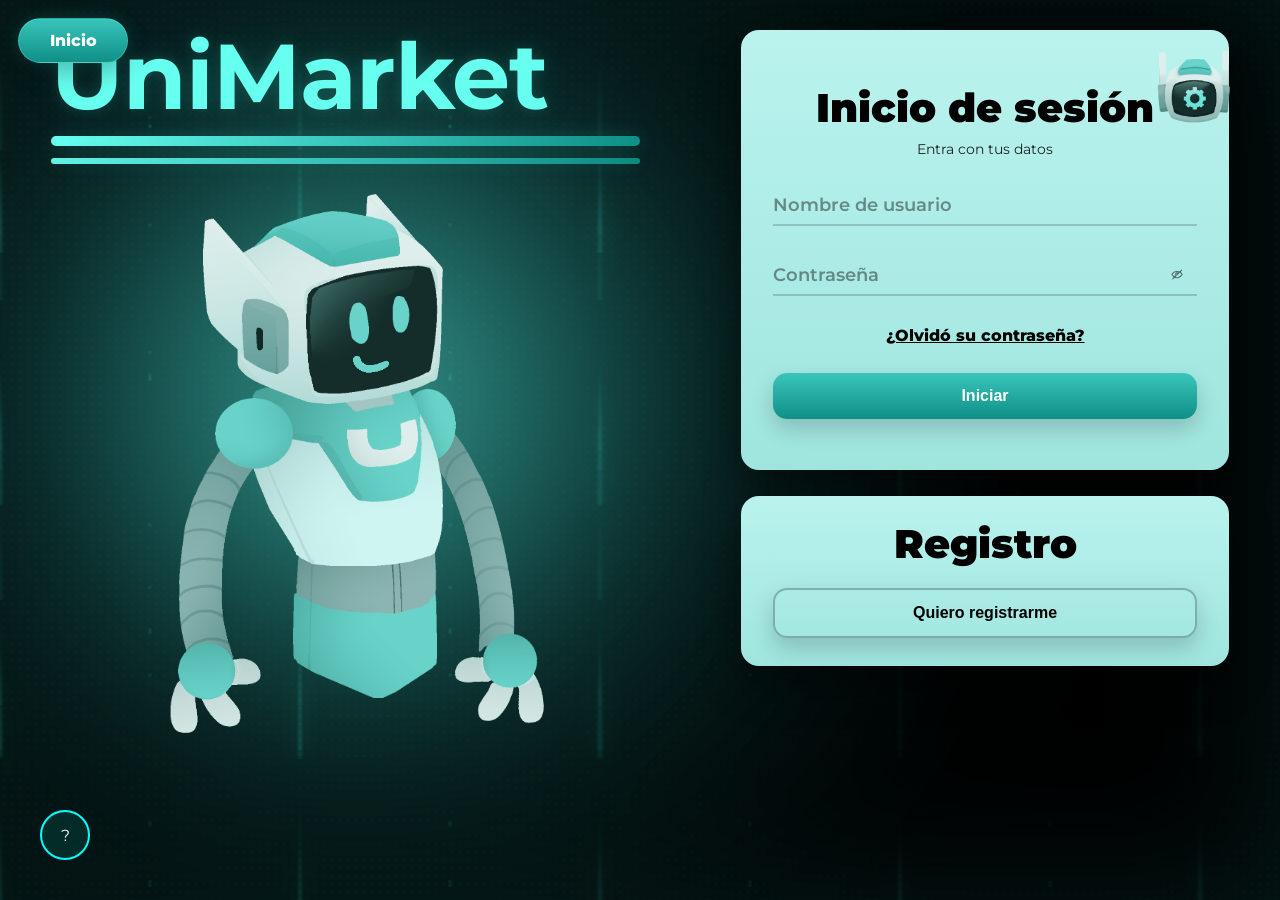
==== commit 8a9c48e5: "parte final proyecto" ====
--- a/index.html
+++ b/index.html
@@ -4,11 +4,7 @@
 <head>
   <meta charset="UTF-8">
   <meta name="viewport" content="width=device-width, initial-scale=1.0">
-<<<<<<< HEAD
   <title>UniMarket - Login</title>
-=======
-  <title>Acceso al Sistema</title>
->>>>>>> bcc9edcc113f84b9ae2a0f9fb0f254c375b5c30f
   <link rel="stylesheet" href="style_login.css">
   <style>
     .modal-overlay {
@@ -223,10 +219,7 @@
     <div class="panel">
       <div class="form-container sign-in-container">
         <form class="full-login" action="validar.php" method="post" novalidate>
-<<<<<<< HEAD
           <input type="hidden" name="lang" id="loginLang" value="">
-=======
->>>>>>> bcc9edcc113f84b9ae2a0f9fb0f254c375b5c30f
           <h1 data-i18n="loginTitle">Inicio de sesión</h1>
           <p data-i18n="loginSubtitle">Entra con tus datos</p>
           <div class="input-container">
@@ -257,10 +250,7 @@
           <button type="button" class="ghost" id="signUpMini" data-i18n="miniRegister">Quiero registrarme</button>
         </div>
         <form class="full-register" action="registrar.php" method="post" novalidate>
-<<<<<<< HEAD
           <input type="hidden" name="lang" id="registerLang" value="">
-=======
->>>>>>> bcc9edcc113f84b9ae2a0f9fb0f254c375b5c30f
           <h1 data-i18n="registerTitle">Registro</h1>
           <p data-i18n="registerSubtitle">Crea tu cuenta</p>
           <div class="input-container">
@@ -306,39 +296,22 @@
   <div id="modalVerificacion" class="modal-overlay" style="display: none;">
     <div class="modal-content">
       <img src="img/unibot_verificacion.png" alt="Unibot" style="width: 120px; margin-bottom: 10px;">
-<<<<<<< HEAD
       <h2 data-i18n="verifyTitle" style="color: #39c5bb; margin: 0 0 10px 0;">Verifica tu cuenta</h2>
 <p data-i18n="verifySubtitle" style="color: #eafffb; font-size: 14px; margin: 0 0 20px 0; opacity: 0.8;">
   Ingresa el código de 6 dígitos que Unibot te envió.
 </p>
-=======
-      <h2 style="color: #39c5bb; margin: 0 0 10px 0;">Verifica tu cuenta</h2>
-      <p style="color: #eafffb; font-size: 14px; margin: 0 0 20px 0; opacity: 0.8;">
-        Ingresa el código de 6 dígitos que Unibot te envió.
-      </p>
->>>>>>> bcc9edcc113f84b9ae2a0f9fb0f254c375b5c30f
       <form action="verificar_codigo.php" method="POST">
         <input type="hidden" name="correo" id="correoModal">
         <input type="text" name="codigo" class="code-input" placeholder="000000" maxlength="6" required
                style="padding: 10px; border-radius: 5px; border: 1px solid #39c5bb; text-align: center; letter-spacing: 5px; font-size: 20px; width: 80%; margin-bottom: 15px;">
-<<<<<<< HEAD
         <button type="submit" data-i18n="activateBtn" style="background: #39c5bb; color: white; border: none; padding: 10px 20px; border-radius: 5px; cursor: pointer; width: 85%;">Activar Cuenta</button>
       </form>
       <button onclick="cerrarModal()" data-i18n="closeModal" style="background: none; border: none; color: #777; margin-top: 15px; cursor: pointer; text-decoration: underline;">Cerrar</button>
-=======
-        <button type="submit" style="background: #39c5bb; color: white; border: none; padding: 10px 20px; border-radius: 5px; cursor: pointer; width: 85%;">Activar Cuenta</button>
-      </form>
-      <button onclick="cerrarModal()" style="background: none; border: none; color: #777; margin-top: 15px; cursor: pointer; text-decoration: underline;">Cerrar</button>
->>>>>>> bcc9edcc113f84b9ae2a0f9fb0f254c375b5c30f
     </div>
   </div>
 
   <script src="app.js"></script>
-<<<<<<< HEAD
 <script src="global.js"></script>
-=======
-
->>>>>>> bcc9edcc113f84b9ae2a0f9fb0f254c375b5c30f
 
 </body>
 
@@ -488,7 +461,6 @@
   toast.querySelector('.notification-close').onclick = () => { toast.style.animation = 'fadeOut 0.2s ease forwards'; setTimeout(() => toast.remove(), 200); };
   setTimeout(() => { if (toast.parentElement) { toast.style.animation = 'fadeOut 0.2s ease forwards'; setTimeout(() => toast.remove(), 200); } }, 3500);
 }
-<<<<<<< HEAD
 // ========== TRADUCCIÓN DE NOTIFICACIONES ==========
 const notificationTranslations = {
   es: {
@@ -659,18 +631,6 @@
 document.querySelectorAll('.full-login, .full-register').forEach(form => {
     form.addEventListener('submit', validarFormulario);
 });
-=======
-function processUrlNotification() {
-  const urlParams = new URLSearchParams(window.location.search);
-  const msg = urlParams.get('msg');
-  const type = urlParams.get('type');
-  if (msg) {
-    showNotification(decodeURIComponent(msg), type || 'info');
-    const newUrl = window.location.pathname;
-    window.history.replaceState({}, document.title, newUrl);
-  }
-}
->>>>>>> bcc9edcc113f84b9ae2a0f9fb0f254c375b5c30f
 if (document.readyState === 'loading') document.addEventListener('DOMContentLoaded', processUrlNotification);
 else processUrlNotification();
 </script>
